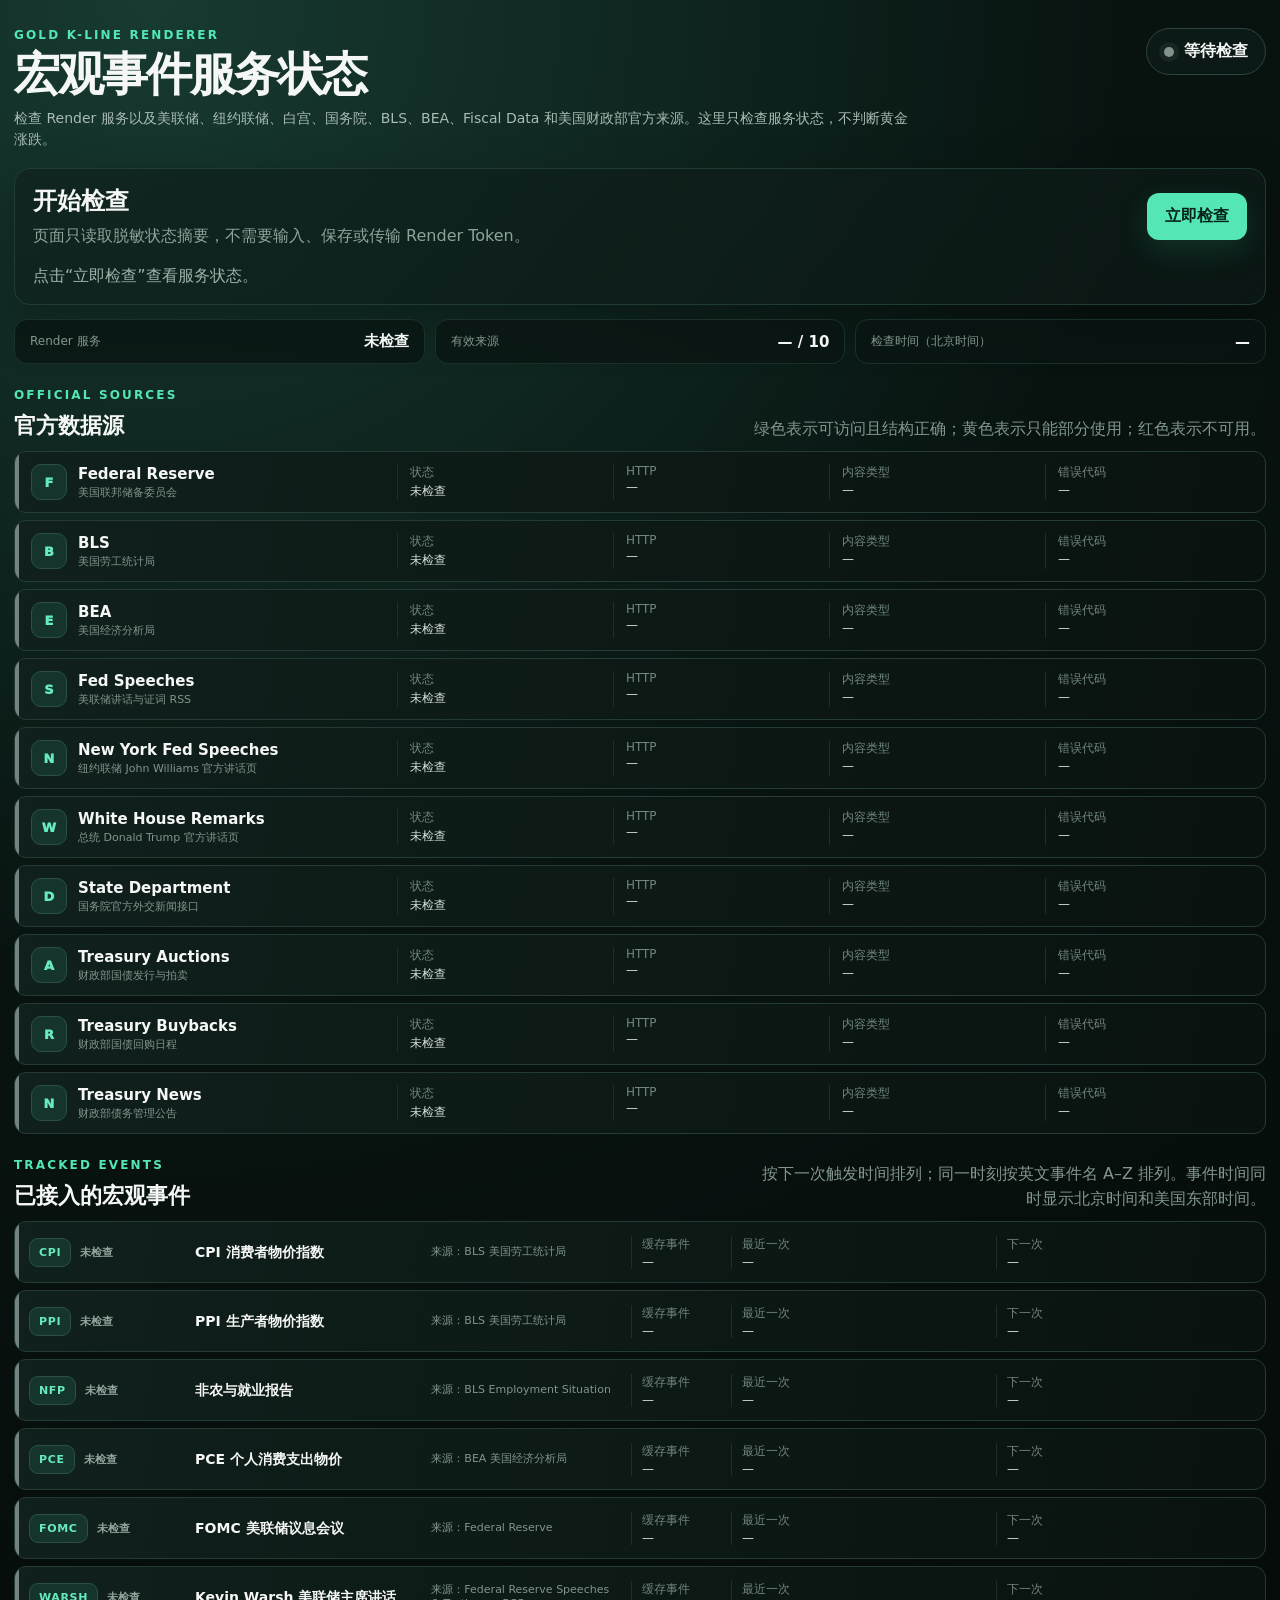
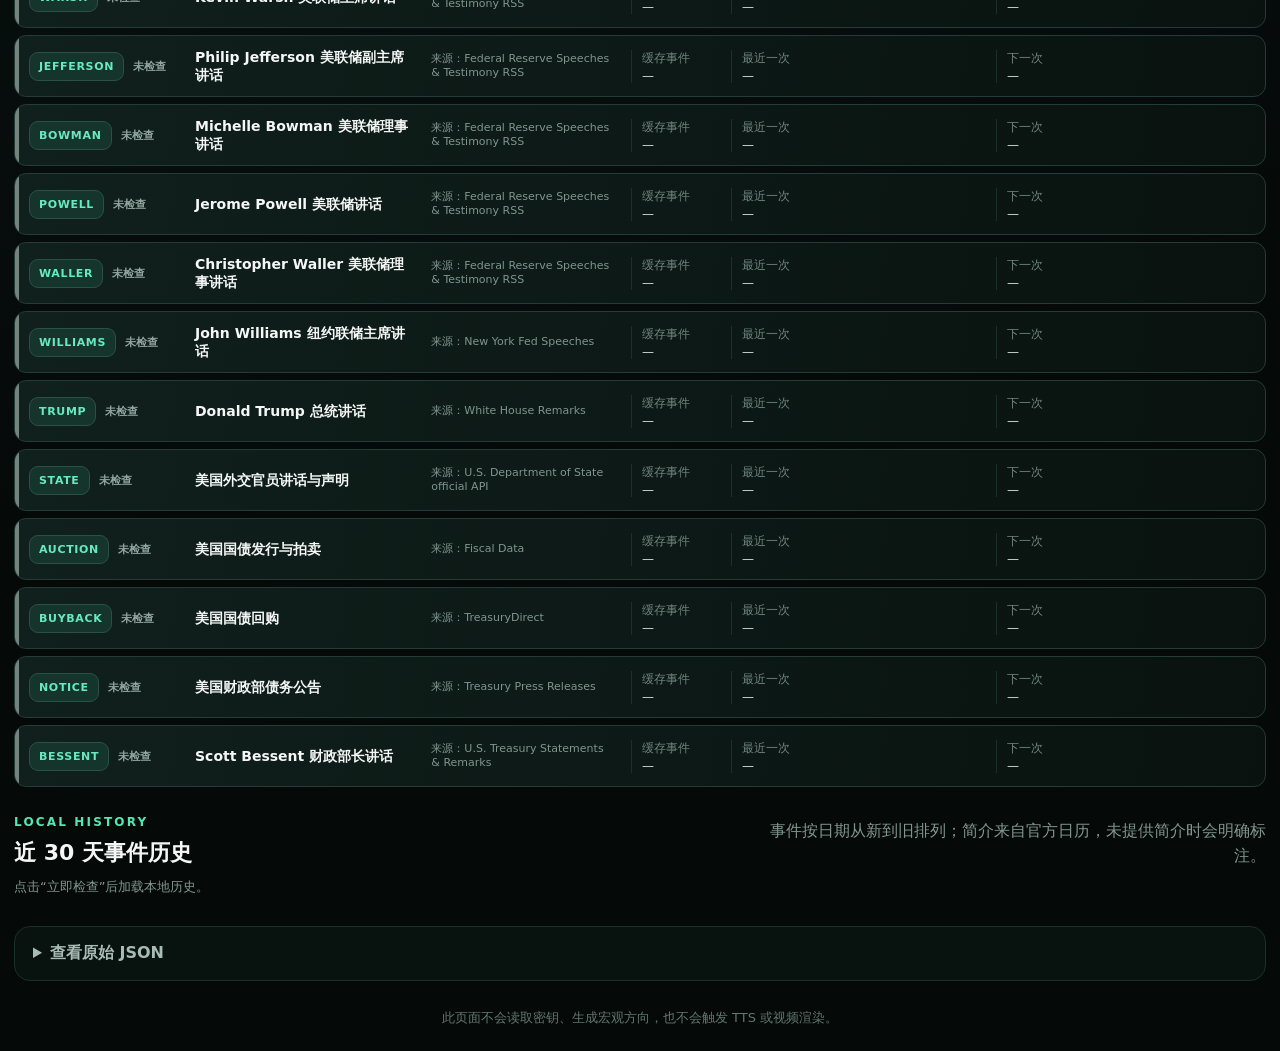
==== app/macro_status/index.html @ 7d4c45ec "新增事件信息查阅页面" ====
<!doctype html>
<html lang="zh-CN">
<head>
  <meta charset="utf-8">
  <meta name="viewport" content="width=device-width, initial-scale=1">
  <meta name="color-scheme" content="dark">
  <title>宏观事件服务状态</title>
  <link rel="stylesheet" href="./status.css">
</head>
<body>
  <main class="page-shell">
    <header class="hero">
      <div>
        <p class="eyebrow">GOLD K-LINE RENDERER</p>
        <h1>宏观事件服务状态</h1>
        <p class="subtitle">检查 Render 服务以及美联储、纽约联储、白宫、国务院、BLS、BEA、Fiscal Data 和美国财政部官方来源。这里只检查服务状态，不判断黄金涨跌。</p>
      </div>
      <div id="overall-badge" class="overall-badge idle" role="status" aria-live="polite">
        <span class="status-dot"></span>
        <span id="overall-text">等待检查</span>
      </div>
    </header>

    <section class="control-panel" aria-labelledby="control-title">
      <div>
        <h2 id="control-title">开始检查</h2>
        <p>页面只读取脱敏状态摘要，不需要输入、保存或传输 Render Token。</p>
      </div>
      <button id="check-button" class="primary-button" type="button">立即检查</button>
      <p id="message" class="message" aria-live="polite">点击“立即检查”查看服务状态。</p>
    </section>

    <section class="summary-grid" aria-label="服务概览">
      <article class="summary-card">
        <span>Render 服务</span>
        <strong id="render-status">未检查</strong>
      </article>
      <article class="summary-card">
        <span>有效来源</span>
        <strong id="valid-count">— / 10</strong>
      </article>
      <article class="summary-card">
        <span>检查时间（北京时间）</span>
        <strong id="checked-time">—</strong>
      </article>
    </section>

    <section>
      <div class="section-heading">
        <div>
          <p class="eyebrow">OFFICIAL SOURCES</p>
          <h2>官方数据源</h2>
        </div>
        <p>绿色表示可访问且结构正确；黄色表示只能部分使用；红色表示不可用。</p>
      </div>
      <div id="source-grid" class="source-grid">
        <article class="source-card idle" data-source="fed">
          <div class="source-title"><span class="source-icon">F</span><div><h3>Federal Reserve</h3><p>美国联邦储备委员会</p></div></div>
          <dl><div><dt>状态</dt><dd data-field="state">未检查</dd></div><div><dt>HTTP</dt><dd data-field="http">—</dd></div><div><dt>内容类型</dt><dd data-field="content">—</dd></div><div><dt>错误代码</dt><dd data-field="error">—</dd></div></dl>
        </article>
        <article class="source-card idle" data-source="bls">
          <div class="source-title"><span class="source-icon">B</span><div><h3>BLS</h3><p>美国劳工统计局</p></div></div>
          <dl><div><dt>状态</dt><dd data-field="state">未检查</dd></div><div><dt>HTTP</dt><dd data-field="http">—</dd></div><div><dt>内容类型</dt><dd data-field="content">—</dd></div><div><dt>错误代码</dt><dd data-field="error">—</dd></div></dl>
        </article>
        <article class="source-card idle" data-source="bea">
          <div class="source-title"><span class="source-icon">E</span><div><h3>BEA</h3><p>美国经济分析局</p></div></div>
          <dl><div><dt>状态</dt><dd data-field="state">未检查</dd></div><div><dt>HTTP</dt><dd data-field="http">—</dd></div><div><dt>内容类型</dt><dd data-field="content">—</dd></div><div><dt>错误代码</dt><dd data-field="error">—</dd></div></dl>
        </article>
        <article class="source-card idle" data-source="fed_speeches">
          <div class="source-title"><span class="source-icon">S</span><div><h3>Fed Speeches</h3><p>美联储讲话与证词 RSS</p></div></div>
          <dl><div><dt>状态</dt><dd data-field="state">未检查</dd></div><div><dt>HTTP</dt><dd data-field="http">—</dd></div><div><dt>内容类型</dt><dd data-field="content">—</dd></div><div><dt>错误代码</dt><dd data-field="error">—</dd></div></dl>
        </article>
        <article class="source-card idle" data-source="nyfed_williams_speeches">
          <div class="source-title"><span class="source-icon">N</span><div><h3>New York Fed Speeches</h3><p>纽约联储 John Williams 官方讲话页</p></div></div>
          <dl><div><dt>状态</dt><dd data-field="state">未检查</dd></div><div><dt>HTTP</dt><dd data-field="http">—</dd></div><div><dt>内容类型</dt><dd data-field="content">—</dd></div><div><dt>错误代码</dt><dd data-field="error">—</dd></div></dl>
        </article>
        <article class="source-card idle" data-source="whitehouse_remarks">
          <div class="source-title"><span class="source-icon">W</span><div><h3>White House Remarks</h3><p>总统 Donald Trump 官方讲话页</p></div></div>
          <dl><div><dt>状态</dt><dd data-field="state">未检查</dd></div><div><dt>HTTP</dt><dd data-field="http">—</dd></div><div><dt>内容类型</dt><dd data-field="content">—</dd></div><div><dt>错误代码</dt><dd data-field="error">—</dd></div></dl>
        </article>
        <article class="source-card idle" data-source="state_diplomacy">
          <div class="source-title"><span class="source-icon">D</span><div><h3>State Department</h3><p>国务院官方外交新闻接口</p></div></div>
          <dl><div><dt>状态</dt><dd data-field="state">未检查</dd></div><div><dt>HTTP</dt><dd data-field="http">—</dd></div><div><dt>内容类型</dt><dd data-field="content">—</dd></div><div><dt>错误代码</dt><dd data-field="error">—</dd></div></dl>
        </article>
        <article class="source-card idle" data-source="treasury_auctions">
          <div class="source-title"><span class="source-icon">A</span><div><h3>Treasury Auctions</h3><p>财政部国债发行与拍卖</p></div></div>
          <dl><div><dt>状态</dt><dd data-field="state">未检查</dd></div><div><dt>HTTP</dt><dd data-field="http">—</dd></div><div><dt>内容类型</dt><dd data-field="content">—</dd></div><div><dt>错误代码</dt><dd data-field="error">—</dd></div></dl>
        </article>
        <article class="source-card idle" data-source="treasury_buybacks">
          <div class="source-title"><span class="source-icon">R</span><div><h3>Treasury Buybacks</h3><p>财政部国债回购日程</p></div></div>
          <dl><div><dt>状态</dt><dd data-field="state">未检查</dd></div><div><dt>HTTP</dt><dd data-field="http">—</dd></div><div><dt>内容类型</dt><dd data-field="content">—</dd></div><div><dt>错误代码</dt><dd data-field="error">—</dd></div></dl>
        </article>
        <article class="source-card idle" data-source="treasury_press">
          <div class="source-title"><span class="source-icon">N</span><div><h3>Treasury News</h3><p>财政部债务管理公告</p></div></div>
          <dl><div><dt>状态</dt><dd data-field="state">未检查</dd></div><div><dt>HTTP</dt><dd data-field="http">—</dd></div><div><dt>内容类型</dt><dd data-field="content">—</dd></div><div><dt>错误代码</dt><dd data-field="error">—</dd></div></dl>
        </article>
      </div>
    </section>

    <section class="event-section">
      <div class="section-heading">
        <div>
          <p class="eyebrow">TRACKED EVENTS</p>
          <h2>已接入的宏观事件</h2>
        </div>
        <p>按下一次触发时间排列；同一时刻按英文事件名 A–Z 排列。事件时间同时显示北京时间和美国东部时间。</p>
      </div>
      <div id="event-grid" class="event-grid" aria-live="polite">
        <article class="event-card idle" data-event-code="cpi"><div class="event-card-head"><span class="event-code">CPI</span><span data-field="state">未检查</span></div><h3>CPI 消费者物价指数</h3><p>来源：BLS 美国劳工统计局</p><dl><div><dt>缓存事件</dt><dd data-field="count">—</dd></div><div><dt>最近一次</dt><dd data-field="previous">—</dd></div><div><dt>下一次</dt><dd data-field="next">—</dd></div></dl></article>
        <article class="event-card idle" data-event-code="ppi"><div class="event-card-head"><span class="event-code">PPI</span><span data-field="state">未检查</span></div><h3>PPI 生产者物价指数</h3><p>来源：BLS 美国劳工统计局</p><dl><div><dt>缓存事件</dt><dd data-field="count">—</dd></div><div><dt>最近一次</dt><dd data-field="previous">—</dd></div><div><dt>下一次</dt><dd data-field="next">—</dd></div></dl></article>
        <article class="event-card idle" data-event-code="employment"><div class="event-card-head"><span class="event-code">NFP</span><span data-field="state">未检查</span></div><h3>非农与就业报告</h3><p>来源：BLS Employment Situation</p><dl><div><dt>缓存事件</dt><dd data-field="count">—</dd></div><div><dt>最近一次</dt><dd data-field="previous">—</dd></div><div><dt>下一次</dt><dd data-field="next">—</dd></div></dl></article>
        <article class="event-card idle" data-event-code="pce"><div class="event-card-head"><span class="event-code">PCE</span><span data-field="state">未检查</span></div><h3>PCE 个人消费支出物价</h3><p>来源：BEA 美国经济分析局</p><dl><div><dt>缓存事件</dt><dd data-field="count">—</dd></div><div><dt>最近一次</dt><dd data-field="previous">—</dd></div><div><dt>下一次</dt><dd data-field="next">—</dd></div></dl></article>
        <article class="event-card idle" data-event-code="fomc"><div class="event-card-head"><span class="event-code">FOMC</span><span data-field="state">未检查</span></div><h3>FOMC 美联储议息会议</h3><p>来源：Federal Reserve</p><dl><div><dt>缓存事件</dt><dd data-field="count">—</dd></div><div><dt>最近一次</dt><dd data-field="previous">—</dd></div><div><dt>下一次</dt><dd data-field="next">—</dd></div></dl></article>
        <article class="event-card idle" data-event-code="fed_warsh_speech"><div class="event-card-head"><span class="event-code">WARSH</span><span data-field="state">未检查</span></div><h3>Kevin Warsh 美联储主席讲话</h3><p>来源：Federal Reserve Speeches &amp; Testimony RSS</p><dl><div><dt>缓存事件</dt><dd data-field="count">—</dd></div><div><dt>最近一次</dt><dd data-field="previous">—</dd></div><div><dt>下一次</dt><dd data-field="next">—</dd></div></dl></article>
        <article class="event-card idle" data-event-code="fed_jefferson_speech"><div class="event-card-head"><span class="event-code">JEFFERSON</span><span data-field="state">未检查</span></div><h3>Philip Jefferson 美联储副主席讲话</h3><p>来源：Federal Reserve Speeches &amp; Testimony RSS</p><dl><div><dt>缓存事件</dt><dd data-field="count">—</dd></div><div><dt>最近一次</dt><dd data-field="previous">—</dd></div><div><dt>下一次</dt><dd data-field="next">—</dd></div></dl></article>
        <article class="event-card idle" data-event-code="fed_bowman_speech"><div class="event-card-head"><span class="event-code">BOWMAN</span><span data-field="state">未检查</span></div><h3>Michelle Bowman 美联储理事讲话</h3><p>来源：Federal Reserve Speeches &amp; Testimony RSS</p><dl><div><dt>缓存事件</dt><dd data-field="count">—</dd></div><div><dt>最近一次</dt><dd data-field="previous">—</dd></div><div><dt>下一次</dt><dd data-field="next">—</dd></div></dl></article>
        <article class="event-card idle" data-event-code="fed_speech"><div class="event-card-head"><span class="event-code">POWELL</span><span data-field="state">未检查</span></div><h3>Jerome Powell 美联储讲话</h3><p>来源：Federal Reserve Speeches &amp; Testimony RSS</p><dl><div><dt>缓存事件</dt><dd data-field="count">—</dd></div><div><dt>最近一次</dt><dd data-field="previous">—</dd></div><div><dt>下一次</dt><dd data-field="next">—</dd></div></dl></article>
        <article class="event-card idle" data-event-code="fed_waller_speech"><div class="event-card-head"><span class="event-code">WALLER</span><span data-field="state">未检查</span></div><h3>Christopher Waller 美联储理事讲话</h3><p>来源：Federal Reserve Speeches &amp; Testimony RSS</p><dl><div><dt>缓存事件</dt><dd data-field="count">—</dd></div><div><dt>最近一次</dt><dd data-field="previous">—</dd></div><div><dt>下一次</dt><dd data-field="next">—</dd></div></dl></article>
        <article class="event-card idle" data-event-code="nyfed_williams_speech"><div class="event-card-head"><span class="event-code">WILLIAMS</span><span data-field="state">未检查</span></div><h3>John Williams 纽约联储主席讲话</h3><p>来源：New York Fed Speeches</p><dl><div><dt>缓存事件</dt><dd data-field="count">—</dd></div><div><dt>最近一次</dt><dd data-field="previous">—</dd></div><div><dt>下一次</dt><dd data-field="next">—</dd></div></dl></article>
        <article class="event-card idle" data-event-code="whitehouse_trump_remarks"><div class="event-card-head"><span class="event-code">TRUMP</span><span data-field="state">未检查</span></div><h3>Donald Trump 总统讲话</h3><p>来源：White House Remarks</p><dl><div><dt>缓存事件</dt><dd data-field="count">—</dd></div><div><dt>最近一次</dt><dd data-field="previous">—</dd></div><div><dt>下一次</dt><dd data-field="next">—</dd></div></dl></article>
        <article class="event-card idle" data-event-code="state_diplomatic_official_statement"><div class="event-card-head"><span class="event-code">STATE</span><span data-field="state">未检查</span></div><h3>美国外交官员讲话与声明</h3><p>来源：U.S. Department of State official API</p><dl><div><dt>缓存事件</dt><dd data-field="count">—</dd></div><div><dt>最近一次</dt><dd data-field="previous">—</dd></div><div><dt>下一次</dt><dd data-field="next">—</dd></div></dl></article>
        <article class="event-card idle" data-event-code="treasury_auction"><div class="event-card-head"><span class="event-code">AUCTION</span><span data-field="state">未检查</span></div><h3>美国国债发行与拍卖</h3><p>来源：Fiscal Data</p><dl><div><dt>缓存事件</dt><dd data-field="count">—</dd></div><div><dt>最近一次</dt><dd data-field="previous">—</dd></div><div><dt>下一次</dt><dd data-field="next">—</dd></div></dl></article>
        <article class="event-card idle" data-event-code="treasury_buyback"><div class="event-card-head"><span class="event-code">BUYBACK</span><span data-field="state">未检查</span></div><h3>美国国债回购</h3><p>来源：TreasuryDirect</p><dl><div><dt>缓存事件</dt><dd data-field="count">—</dd></div><div><dt>最近一次</dt><dd data-field="previous">—</dd></div><div><dt>下一次</dt><dd data-field="next">—</dd></div></dl></article>
        <article class="event-card idle" data-event-code="treasury_announcement"><div class="event-card-head"><span class="event-code">NOTICE</span><span data-field="state">未检查</span></div><h3>美国财政部债务公告</h3><p>来源：Treasury Press Releases</p><dl><div><dt>缓存事件</dt><dd data-field="count">—</dd></div><div><dt>最近一次</dt><dd data-field="previous">—</dd></div><div><dt>下一次</dt><dd data-field="next">—</dd></div></dl></article>
        <article class="event-card idle" data-event-code="treasury_secretary_speech"><div class="event-card-head"><span class="event-code">BESSENT</span><span data-field="state">未检查</span></div><h3>Scott Bessent 财政部长讲话</h3><p>来源：U.S. Treasury Statements &amp; Remarks</p><dl><div><dt>缓存事件</dt><dd data-field="count">—</dd></div><div><dt>最近一次</dt><dd data-field="previous">—</dd></div><div><dt>下一次</dt><dd data-field="next">—</dd></div></dl></article>
      </div>
    </section>

    <section class="history-section">
      <div class="section-heading">
        <div>
          <p class="eyebrow">LOCAL HISTORY</p>
          <h2>近 30 天事件历史</h2>
        </div>
        <p>事件按日期从新到旧排列；简介来自官方日历，未提供简介时会明确标注。</p>
      </div>
      <p id="history-message" class="history-message">点击“立即检查”后加载本地历史。</p>
      <div id="history-list" class="history-list" aria-live="polite"></div>
    </section>

    <details class="raw-panel">
      <summary>查看原始 JSON</summary>
      <pre id="raw-json">尚未检查。</pre>
    </details>

    <footer>此页面不会读取密钥、生成宏观方向，也不会触发 TTS 或视频渲染。</footer>
  </main>
  <script src="./status.js"></script>
</body>
</html>
---- app/macro_status/status.css ----
:root {
  color-scheme: dark;
  font-family: Inter, ui-sans-serif, system-ui, -apple-system, BlinkMacSystemFont, "Segoe UI", sans-serif;
  background: #07100e;
  color: #f5f7f6;
}
* { box-sizing: border-box; }
body { margin: 0; min-height: 100vh; background: radial-gradient(circle at 12% 0, #173a31 0, #081310 34%, #050a09 74%); }
button, input { font: inherit; }
.page-shell { width: min(1380px, calc(100% - 28px)); margin: 0 auto; padding: 28px 0 24px; }
.hero { display: flex; align-items: flex-start; justify-content: space-between; gap: 24px; margin-bottom: 18px; }
.eyebrow { margin: 0 0 9px; color: #52e7b5; font-size: 12px; font-weight: 900; letter-spacing: .18em; }
h1 { margin: 0; font-size: clamp(30px, 4vw, 46px); line-height: 1.03; letter-spacing: -.045em; }
h2, h3, p { margin-top: 0; }
.subtitle { max-width: 900px; margin: 10px 0 0; color: #a9bbb5; font-size: 14px; line-height: 1.5; }
.overall-badge { display: flex; align-items: center; gap: 10px; flex: 0 0 auto; padding: 12px 17px; border: 1px solid #2d4540; border-radius: 999px; background: #0d1b18cc; font-weight: 800; }
.status-dot { width: 10px; height: 10px; border-radius: 50%; background: #84928e; box-shadow: 0 0 0 5px #84928e1a; }
.overall-badge.good .status-dot { background: #42e6a4; box-shadow: 0 0 0 5px #42e6a422; }
.overall-badge.partial .status-dot { background: #ffc857; box-shadow: 0 0 0 5px #ffc85722; }
.overall-badge.bad .status-dot { background: #ff647c; box-shadow: 0 0 0 5px #ff647c22; }
.control-panel { display: grid; grid-template-columns: 1fr auto; gap: 14px; align-items: center; padding: 16px 18px; border: 1px solid #203b34; border-radius: 16px; background: linear-gradient(135deg, #10241fdd, #0b1714dd); box-shadow: 0 18px 50px #0004; }
.control-panel h2 { margin-bottom: 7px; }
.control-panel p { margin-bottom: 0; color: #8fa39c; line-height: 1.5; }
button { border: 0; border-radius: 12px; padding: 13px 18px; cursor: pointer; font-weight: 850; }
.primary-button { background: #54e6b5; color: #062219; box-shadow: 0 10px 30px #31d39c25; }
.primary-button:disabled { cursor: wait; opacity: .65; }
.message { grid-column: 1 / -1; min-height: 22px; padding-top: 2px; color: #9fb2ac !important; }
.message.error { color: #ff8b9d !important; }
.summary-grid { display: grid; grid-template-columns: repeat(3, 1fr); gap: 10px; margin: 14px 0 24px; }
.summary-card { display: flex; align-items: center; justify-content: space-between; gap: 16px; min-width: 0; padding: 12px 15px; border: 1px solid #193129; border-radius: 13px; background: #0a1512c9; }
.summary-card span { margin: 0; color: #82968f; font-size: 12px; }
.summary-card strong { font-size: 15px; overflow-wrap: anywhere; text-align: right; }
.section-heading { display: flex; align-items: end; justify-content: space-between; gap: 20px; margin-bottom: 10px; }
.section-heading h2 { margin-bottom: 0; font-size: 22px; }
.section-heading > p { max-width: 520px; margin-bottom: 0; color: #82968f; line-height: 1.55; text-align: right; }
.source-grid { display: grid; grid-template-columns: 1fr; gap: 7px; }
.source-card { position: relative; display: grid; grid-template-columns: minmax(260px, 1.15fr) minmax(620px, 2.85fr); align-items: center; gap: 22px; overflow: hidden; min-height: 62px; padding: 9px 16px; border: 1px solid #253b35; border-radius: 12px; background: linear-gradient(100deg, #10201c, #09120f); }
.source-card::before { content: ""; position: absolute; inset: 0 auto 0 0; width: 4px; background: #73847e; }
.source-card.good::before { background: #42e6a4; }
.source-card.partial::before { background: #ffc857; }
.source-card.bad::before { background: #ff647c; }
.source-title { display: flex; align-items: center; gap: 11px; min-width: 0; margin: 0; }
.source-title h3 { margin: 0 0 2px; font-size: 15px; }
.source-title p { margin: 0; color: #80958e; font-size: 11px; }
.source-icon { width: 36px; height: 36px; display: grid; flex: 0 0 auto; place-items: center; border: 1px solid #2b5045; border-radius: 10px; background: #15352c; color: #68eabf; font-size: 13px; font-weight: 950; }
dl { display: grid; gap: 12px; margin: 0; }
dl div { display: grid; grid-template-columns: 86px 1fr; gap: 10px; padding-top: 12px; border-top: 1px solid #1b302a; }
dt { color: #71867f; font-size: 12px; }
dd { margin: 0; color: #d5e0dc; font-size: 13px; overflow-wrap: anywhere; }
.source-card dl { grid-template-columns: repeat(4, minmax(0, 1fr)); gap: 12px; }
.source-card dl div { display: block; min-width: 0; padding: 0 0 0 12px; border-top: 0; border-left: 1px solid #1b302a; }
.source-card dt { margin-bottom: 2px; }
.source-card dd { font-size: 12px; white-space: nowrap; overflow: hidden; text-overflow: ellipsis; }
.event-section { margin-top: 24px; }
.history-section { margin-top: 28px; }
.history-message { margin: 0 0 10px; color: #82968f; font-size: 13px; }
.history-list { display: grid; grid-template-columns: repeat(2, minmax(0, 1fr)); gap: 9px; }
.history-card { padding: 13px 15px; border: 1px solid #253b35; border-radius: 12px; background: linear-gradient(100deg, #10201c, #09120f); }
.history-card h3 { margin: 0 0 6px; color: #e4eeea; font-size: 14px; }
.history-card p { margin: 0; color: #8fa39c; font-size: 12px; line-height: 1.45; }
.history-card .history-description { margin-top: 7px; color: #c4d2cd; }
.event-grid { display: grid; grid-template-columns: 1fr; gap: 7px; }
.event-card { position: relative; display: grid; grid-template-columns: 150px minmax(190px, .9fr) minmax(150px, .75fr) minmax(620px, 2.5fr); align-items: center; gap: 16px; overflow: hidden; min-width: 0; min-height: 62px; padding: 8px 14px; border: 1px solid #253b35; border-radius: 12px; background: linear-gradient(100deg, #10201c, #09120f); }
.event-card::before { content: ""; position: absolute; inset: 0 auto 0 0; width: 4px; height: auto; background: #73847e; }
.event-card.good::before { background: #42e6a4; }
.event-card.partial::before { background: #ffc857; }
.event-card.bad::before { background: #ff647c; }
.event-card.recently-used { border-color: #d8b85a; box-shadow: inset 0 0 0 1px rgba(216, 184, 90, .22); }
.event-card.recently-used::before { background: #ffd166; }
.event-card-head { display: flex; align-items: center; justify-content: flex-start; gap: 9px; min-width: 0; margin: 0; color: #92a69f; font-size: 11px; font-weight: 800; }
.event-code { display: inline-flex; min-height: 29px; align-items: center; padding: 0 9px; border: 1px solid #2b5045; border-radius: 9px; background: #15352c; color: #68eabf; letter-spacing: .06em; }
.event-card h3 { min-height: 0; margin: 0; font-size: 14px; line-height: 1.3; }
.event-card > p { min-height: 0; margin: 0; color: #80958e; font-size: 11px; line-height: 1.35; }
.event-card dl { grid-template-columns: 90px repeat(2, minmax(250px, 1fr)); gap: 10px; }
.event-card dl div { display: block; min-width: 0; padding: 0 0 0 10px; border-top: 0; border-left: 1px solid #1b302a; }
.event-card dt { margin-bottom: 2px; }
.event-card dd { font-size: 12px; }
.workflow-usage { grid-column: 2 / -1; margin: -2px 0 0; color: #ffd166; font-size: 12px; font-weight: 750; }
.raw-panel { margin-top: 20px; border: 1px solid #193129; border-radius: 16px; background: #08120f; }
.raw-panel summary { padding: 16px 18px; cursor: pointer; color: #a8bbb4; font-weight: 750; }
pre { max-height: 440px; overflow: auto; margin: 0; padding: 0 18px 18px; color: #8fdaaF; font: 12px/1.6 ui-monospace, SFMono-Regular, Menlo, monospace; white-space: pre-wrap; word-break: break-word; }
footer { padding: 28px 0 0; color: #63756f; font-size: 13px; text-align: center; }
@media (max-width: 880px) {
  .page-shell { width: min(100% - 22px, 680px); padding-top: 30px; }
  .hero, .section-heading { display: grid; }
  .overall-badge { justify-self: start; }
  .control-panel { grid-template-columns: 1fr; align-items: stretch; }
  .summary-grid, .source-grid, .event-grid, .history-list { grid-template-columns: 1fr; }
  .summary-card { align-items: flex-start; }
  .source-card { grid-template-columns: 1fr; gap: 8px; padding: 11px 13px; }
  .source-card dl { grid-template-columns: repeat(2, minmax(0, 1fr)); gap: 8px; }
  .event-card { grid-template-columns: 125px 1fr; gap: 8px 12px; padding: 10px 13px; }
  .event-card > p { text-align: right; }
  .event-card dl { grid-column: 1 / -1; grid-template-columns: 70px repeat(2, minmax(0, 1fr)); }
  .event-card dd { overflow-wrap: anywhere; }
  .workflow-usage { grid-column: 1 / -1; margin-top: 0; }
  .section-heading > p { text-align: left; }
}
@media (min-width: 881px) and (max-width: 1120px) {
  .source-card { grid-template-columns: 230px 1fr; }
  .event-card { grid-template-columns: 135px minmax(170px, .9fr) minmax(135px, .7fr) 1.8fr; }
  .event-card dl { grid-template-columns: 70px repeat(2, minmax(140px, 1fr)); }
}
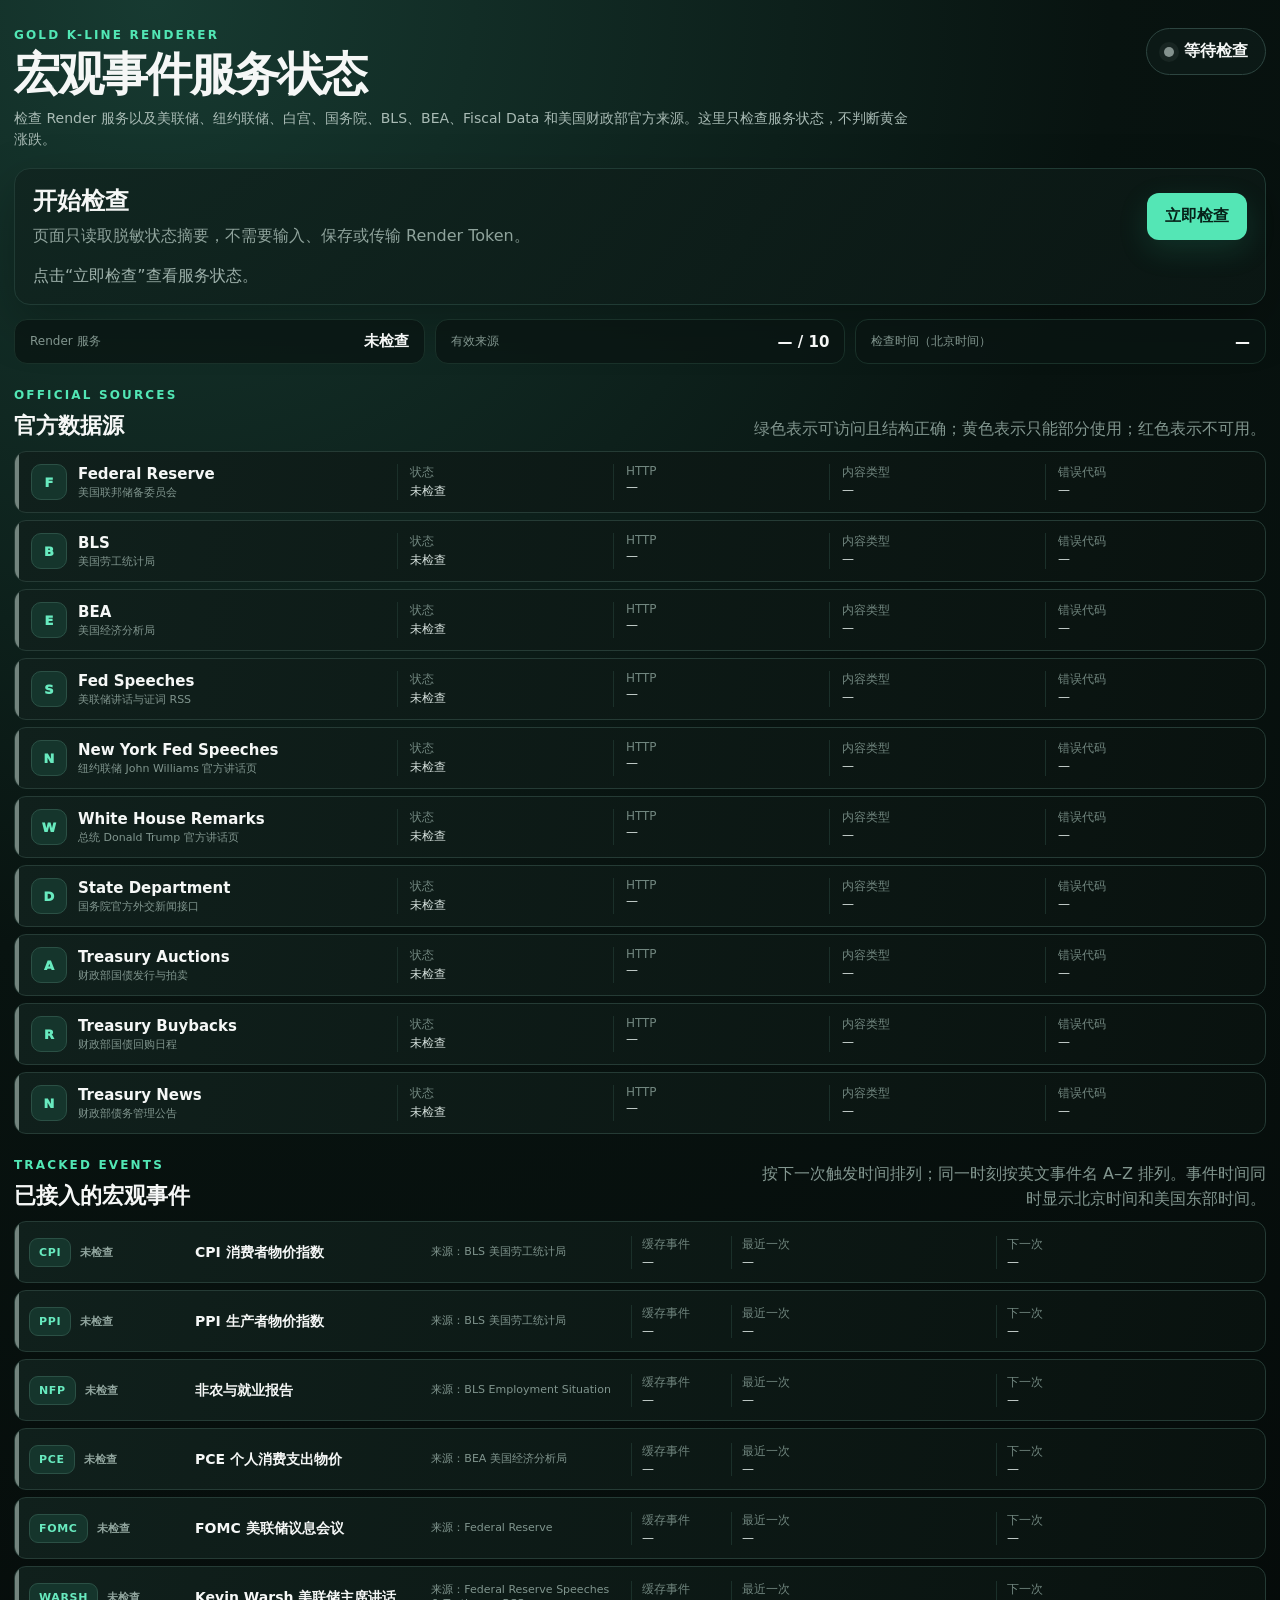
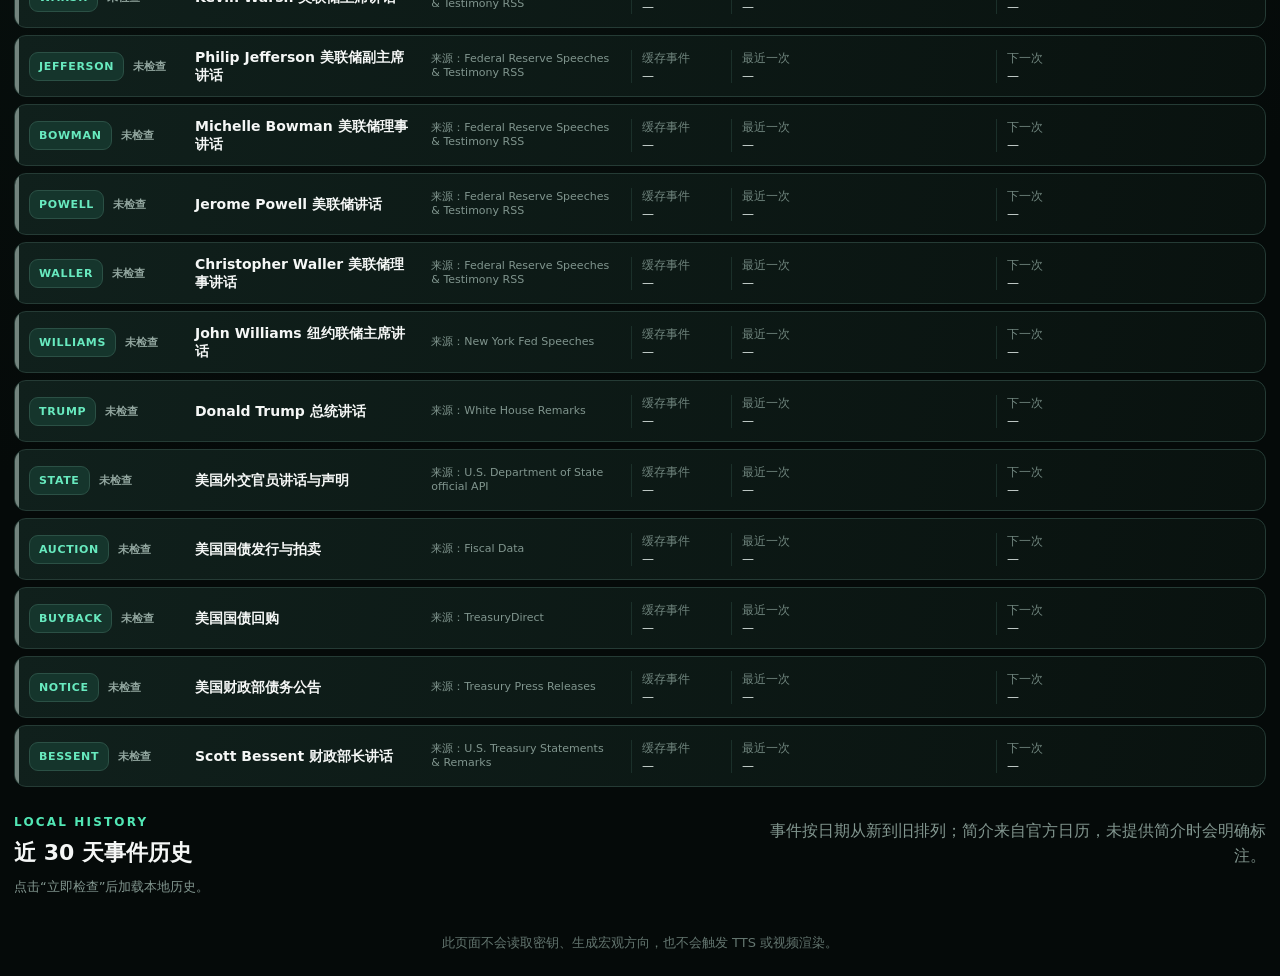
==== commit b74ac320: "增加事件详情页" ====
--- a/app/macro_status/index.html
+++ b/app/macro_status/index.html
@@ -138,11 +138,6 @@
       <div id="history-list" class="history-list" aria-live="polite"></div>
     </section>
 
-    <details class="raw-panel">
-      <summary>查看原始 JSON</summary>
-      <pre id="raw-json">尚未检查。</pre>
-    </details>
-
     <footer>此页面不会读取密钥、生成宏观方向，也不会触发 TTS 或视频渲染。</footer>
   </main>
   <script src="./status.js"></script>
--- a/app/macro_status/status.css
+++ b/app/macro_status/status.css
@@ -57,6 +57,8 @@
 .history-list { display: grid; grid-template-columns: repeat(2, minmax(0, 1fr)); gap: 9px; }
 .history-card { padding: 13px 15px; border: 1px solid #253b35; border-radius: 12px; background: linear-gradient(100deg, #10201c, #09120f); }
 .history-card h3 { margin: 0 0 6px; color: #e4eeea; font-size: 14px; }
+.history-card h3 a { color: inherit; text-decoration: none; }
+.history-card h3 a:hover { color: #7ee2bd; text-decoration: underline; }
 .history-card p { margin: 0; color: #8fa39c; font-size: 12px; line-height: 1.45; }
 .history-card .history-description { margin-top: 7px; color: #c4d2cd; }
 .event-grid { display: grid; grid-template-columns: 1fr; gap: 7px; }
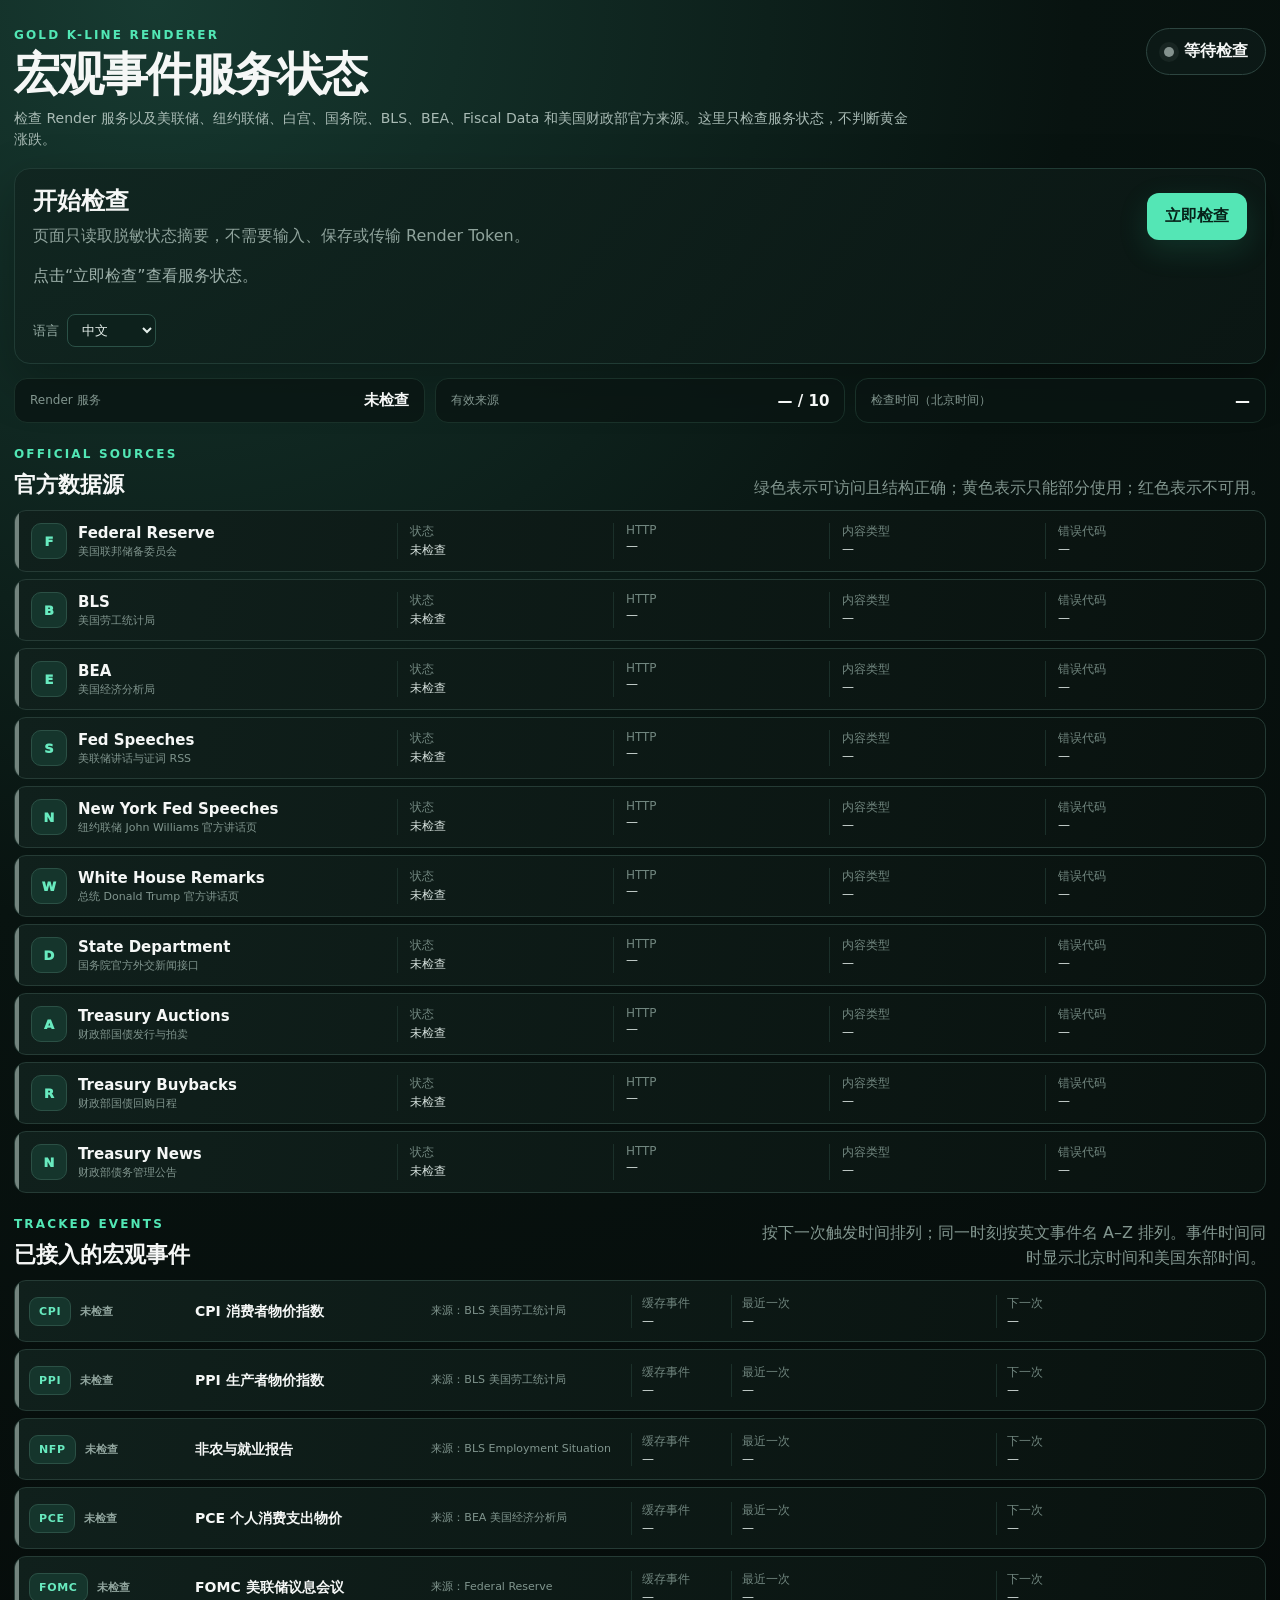
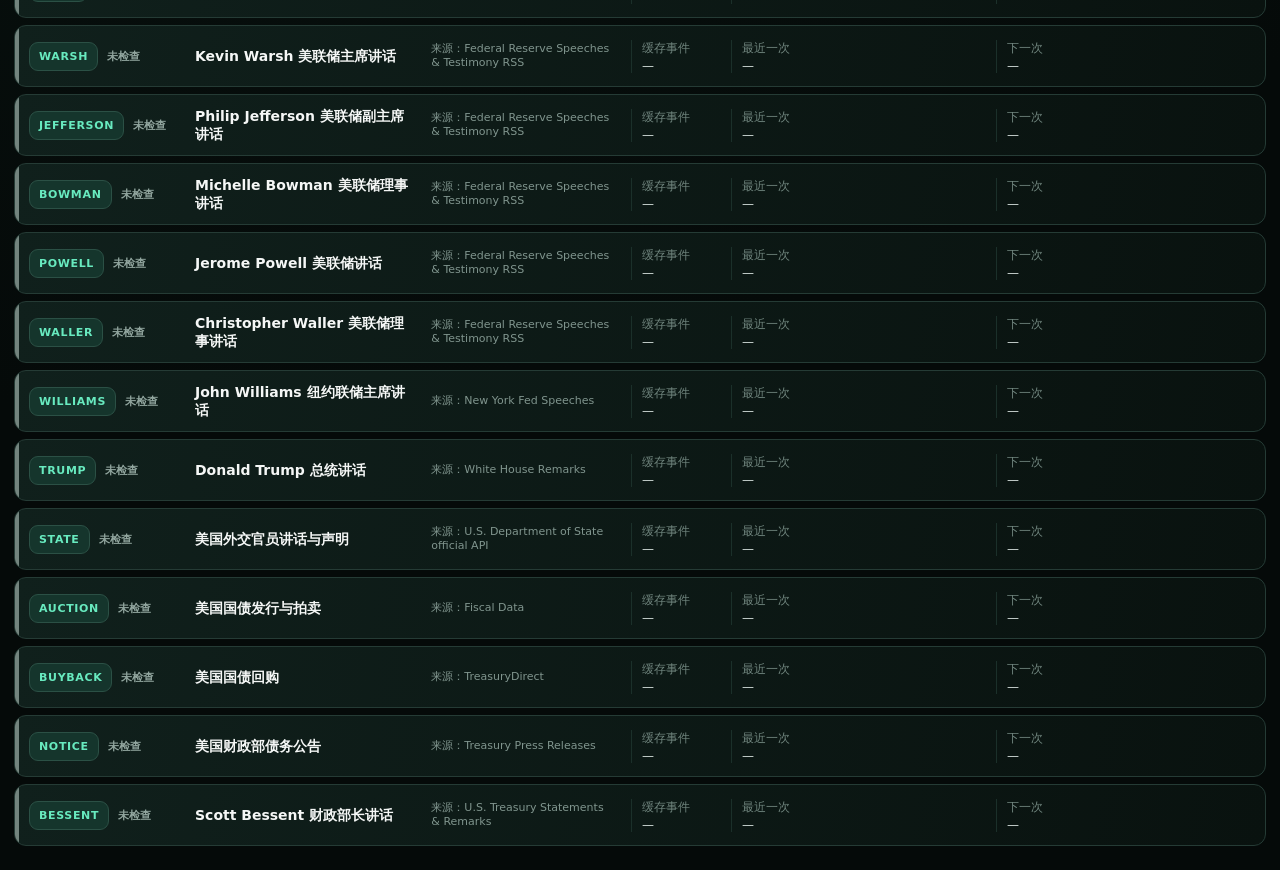
==== commit 694612fb: "1" ====
--- a/app/macro_status/index.html
+++ b/app/macro_status/index.html
@@ -12,8 +12,8 @@
     <header class="hero">
       <div>
         <p class="eyebrow">GOLD K-LINE RENDERER</p>
-        <h1>宏观事件服务状态</h1>
-        <p class="subtitle">检查 Render 服务以及美联储、纽约联储、白宫、国务院、BLS、BEA、Fiscal Data 和美国财政部官方来源。这里只检查服务状态，不判断黄金涨跌。</p>
+        <h1 id="page-title">宏观事件服务状态</h1>
+        <p id="page-subtitle" class="subtitle">检查 Render 服务以及美联储、纽约联储、白宫、国务院、BLS、BEA、Fiscal Data 和美国财政部官方来源。这里只检查服务状态，不判断黄金涨跌。</p>
       </div>
       <div id="overall-badge" class="overall-badge idle" role="status" aria-live="polite">
         <span class="status-dot"></span>
@@ -24,10 +24,17 @@
     <section class="control-panel" aria-labelledby="control-title">
       <div>
         <h2 id="control-title">开始检查</h2>
-        <p>页面只读取脱敏状态摘要，不需要输入、保存或传输 Render Token。</p>
+        <p id="control-description">页面只读取脱敏状态摘要，不需要输入、保存或传输 Render Token。</p>
       </div>
       <button id="check-button" class="primary-button" type="button">立即检查</button>
       <p id="message" class="message" aria-live="polite">点击“立即检查”查看服务状态。</p>
+      <label class="language-control" for="language-select">
+        <span id="language-label">语言</span>
+        <select id="language-select" aria-label="选择语言">
+          <option value="zh">中文</option>
+          <option value="en">English</option>
+        </select>
+      </label>
     </section>
 
     <section class="summary-grid" aria-label="服务概览">
@@ -126,20 +133,7 @@
       </div>
     </section>
 
-    <section class="history-section">
-      <div class="section-heading">
-        <div>
-          <p class="eyebrow">LOCAL HISTORY</p>
-          <h2>近 30 天事件历史</h2>
-        </div>
-        <p>事件按日期从新到旧排列；简介来自官方日历，未提供简介时会明确标注。</p>
-      </div>
-      <p id="history-message" class="history-message">点击“立即检查”后加载本地历史。</p>
-      <div id="history-list" class="history-list" aria-live="polite"></div>
-    </section>
-
-    <footer>此页面不会读取密钥、生成宏观方向，也不会触发 TTS 或视频渲染。</footer>
   </main>
-  <script src="./status.js"></script>
+  <script src="./status.js?v=20260916"></script>
 </body>
 </html>
--- a/app/macro_status/status.css
+++ b/app/macro_status/status.css
@@ -59,6 +59,8 @@
 .history-card h3 { margin: 0 0 6px; color: #e4eeea; font-size: 14px; }
 .history-card h3 a { color: inherit; text-decoration: none; }
 .history-card h3 a:hover { color: #7ee2bd; text-decoration: underline; }
+.language-control { display: flex; align-items: center; gap: 8px; margin-top: 12px; color: #9ab0a8; font-size: 13px; }
+.language-control select { padding: 7px 10px; border: 1px solid #2b5147; border-radius: 8px; background: #0d211c; color: #e4eeea; font: inherit; }
 .history-card p { margin: 0; color: #8fa39c; font-size: 12px; line-height: 1.45; }
 .history-card .history-description { margin-top: 7px; color: #c4d2cd; }
 .event-grid { display: grid; grid-template-columns: 1fr; gap: 7px; }
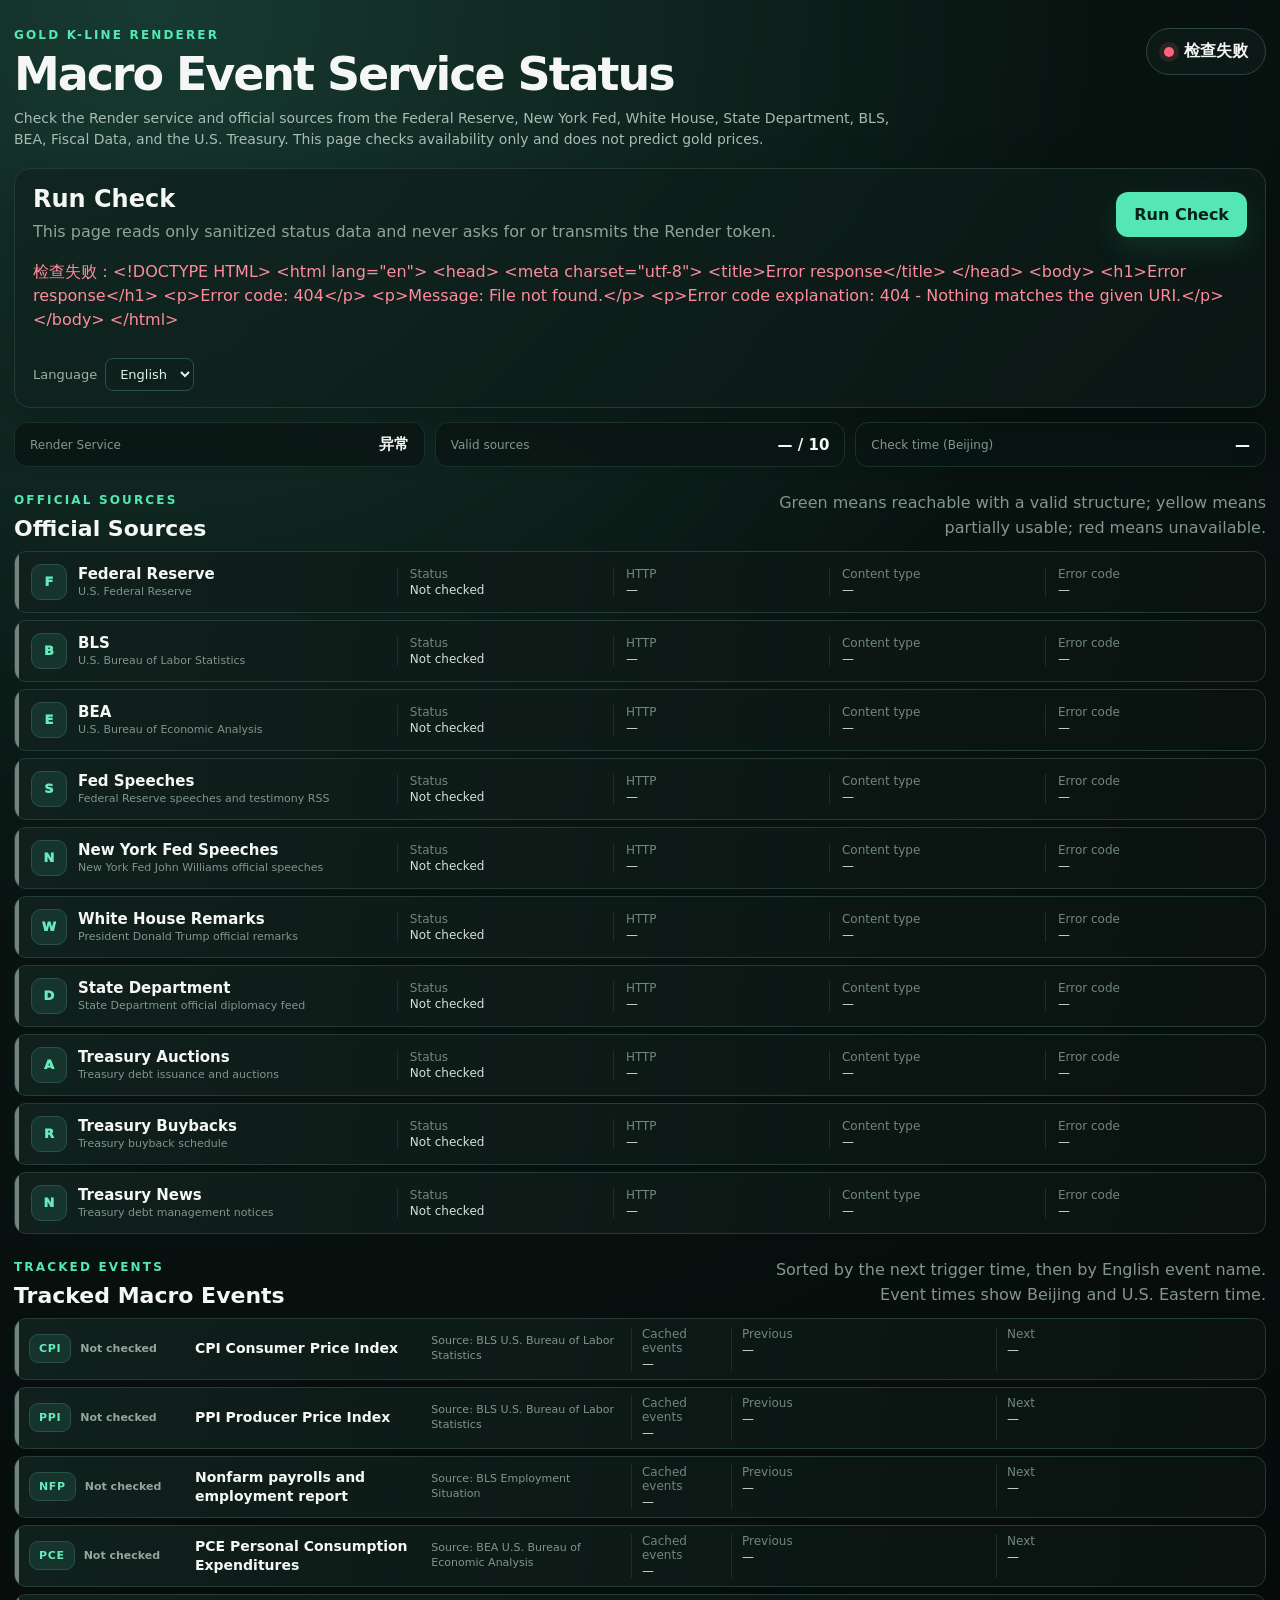
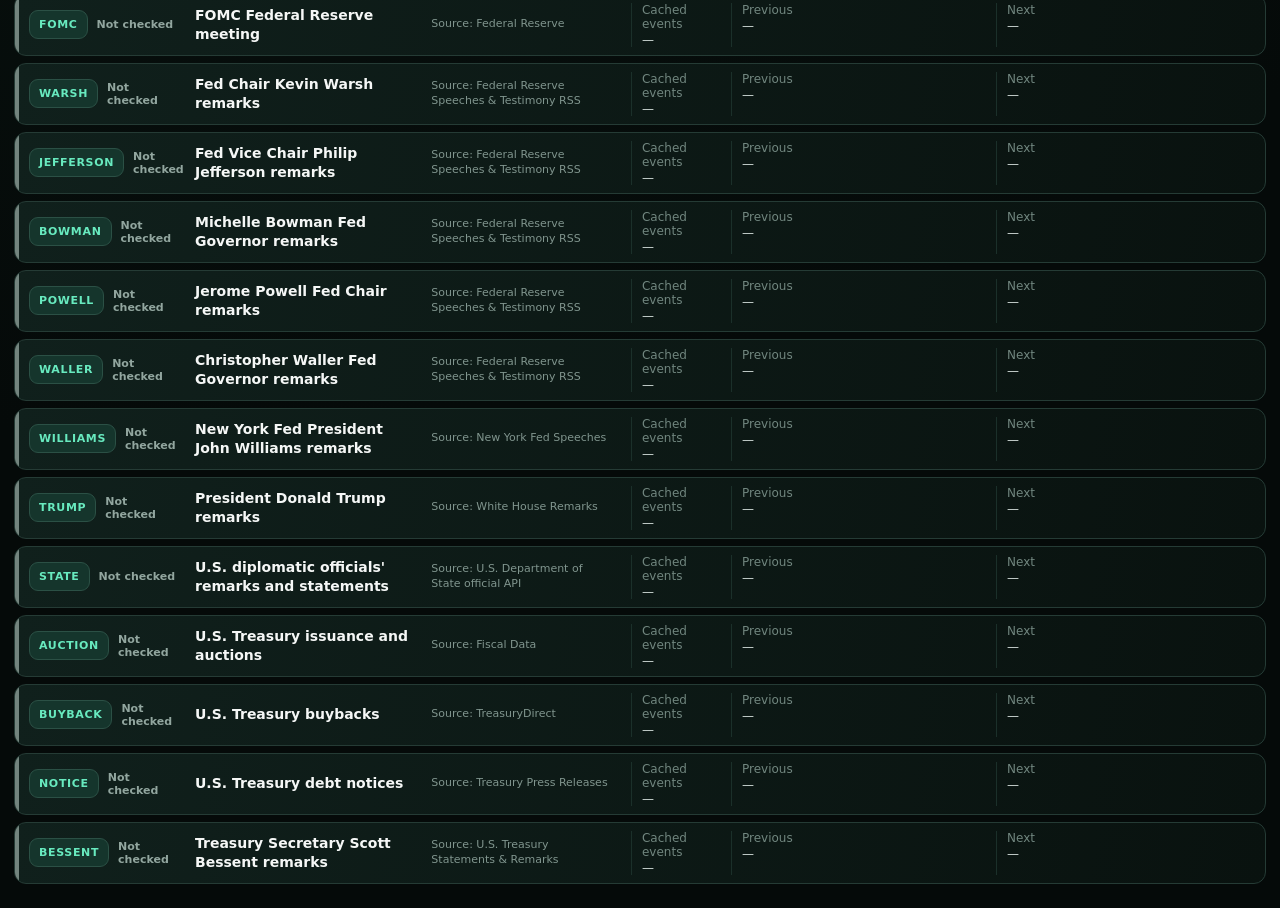
==== commit fd701849: "1" ====
--- a/app/macro_status/index.html
+++ b/app/macro_status/index.html
@@ -134,6 +134,6 @@
     </section>
 
   </main>
-  <script src="./status.js?v=20260916"></script>
+  <script src="./status.js?v=20260916-5"></script>
 </body>
 </html>
--- a/app/macro_status/status.css
+++ b/app/macro_status/status.css
@@ -71,6 +71,13 @@
 .event-card.bad::before { background: #ff647c; }
 .event-card.recently-used { border-color: #d8b85a; box-shadow: inset 0 0 0 1px rgba(216, 184, 90, .22); }
 .event-card.recently-used::before { background: #ffd166; }
+.event-card.recently-updated { animation: macro-update-pulse 2.2s ease-in-out infinite; }
+.event-card h3 a { color: inherit; text-decoration: none; }
+.event-card h3 a:hover { color: #7ee2bd; text-decoration: underline; }
+@keyframes macro-update-pulse {
+  0%, 100% { border-color: #2b5448; box-shadow: 0 0 0 rgba(66, 230, 164, 0); }
+  50% { border-color: #5ff0b6; box-shadow: 0 0 16px rgba(66, 230, 164, .65), inset 0 0 0 1px rgba(95, 240, 182, .55); }
+}
 .event-card-head { display: flex; align-items: center; justify-content: flex-start; gap: 9px; min-width: 0; margin: 0; color: #92a69f; font-size: 11px; font-weight: 800; }
 .event-code { display: inline-flex; min-height: 29px; align-items: center; padding: 0 9px; border: 1px solid #2b5045; border-radius: 9px; background: #15352c; color: #68eabf; letter-spacing: .06em; }
 .event-card h3 { min-height: 0; margin: 0; font-size: 14px; line-height: 1.3; }
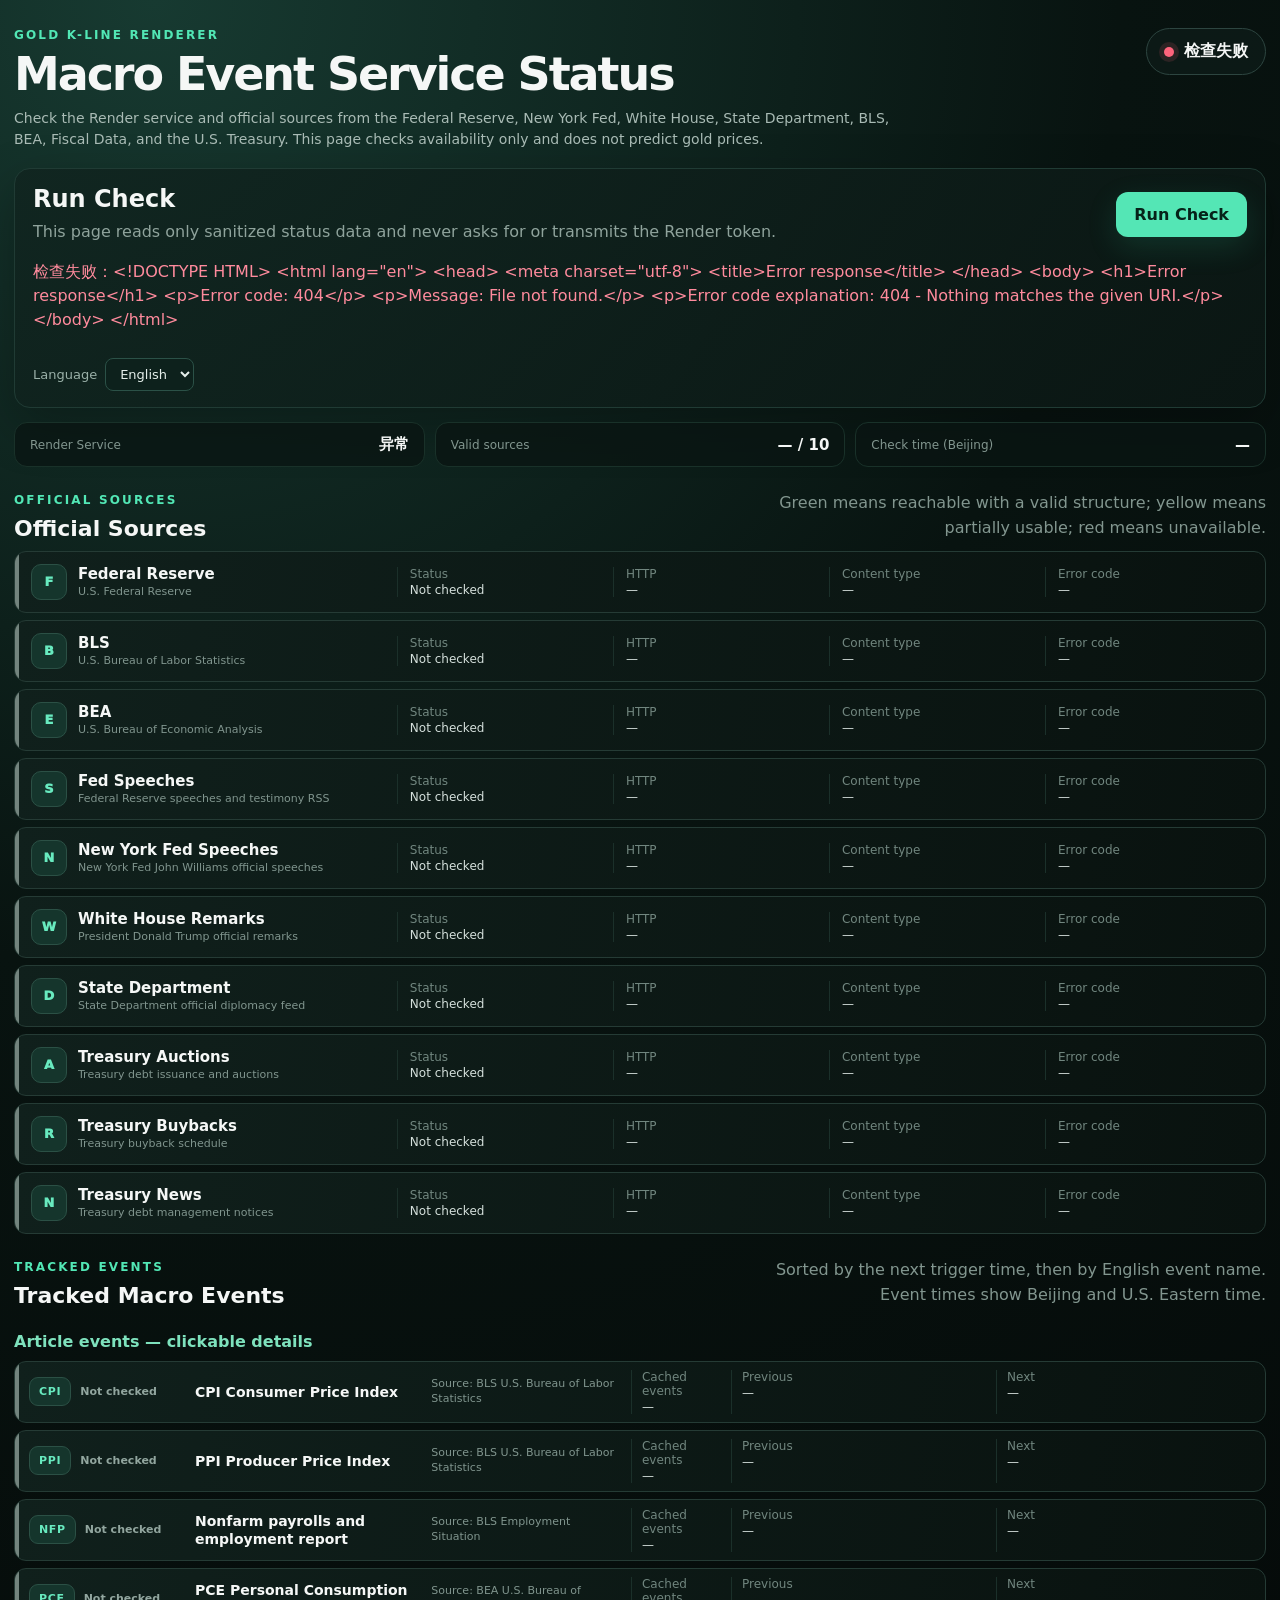
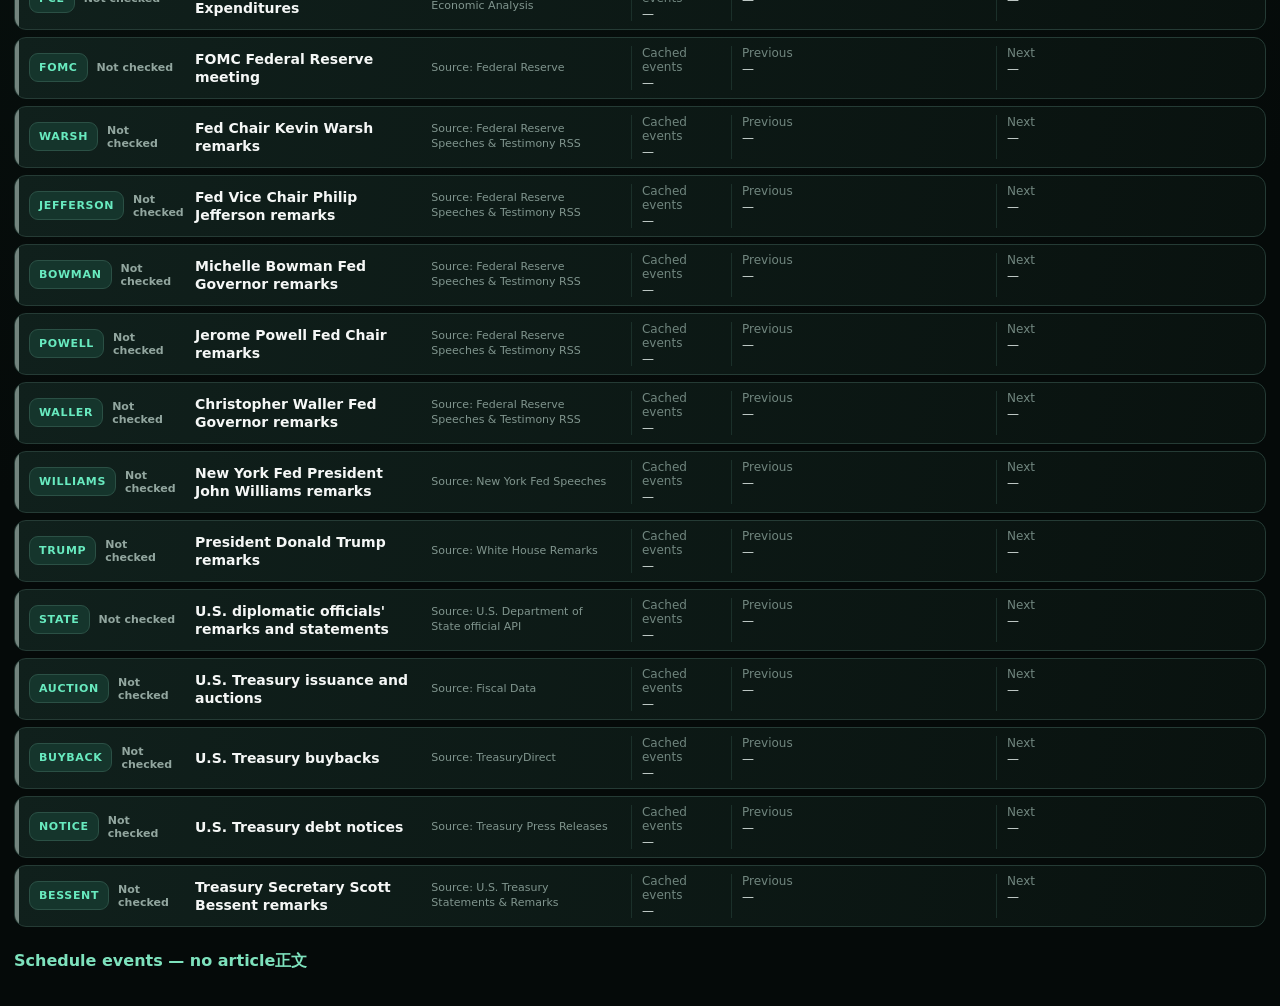
==== commit 06699f57: "1" ====
--- a/app/macro_status/index.html
+++ b/app/macro_status/index.html
@@ -112,7 +112,8 @@
         </div>
         <p>按下一次触发时间排列；同一时刻按英文事件名 A–Z 排列。事件时间同时显示北京时间和美国东部时间。</p>
       </div>
-      <div id="event-grid" class="event-grid" aria-live="polite">
+      <h3 class="event-layer-title">Article events — clickable details</h3>
+      <div id="article-event-grid" class="event-grid" aria-live="polite">
         <article class="event-card idle" data-event-code="cpi"><div class="event-card-head"><span class="event-code">CPI</span><span data-field="state">未检查</span></div><h3>CPI 消费者物价指数</h3><p>来源：BLS 美国劳工统计局</p><dl><div><dt>缓存事件</dt><dd data-field="count">—</dd></div><div><dt>最近一次</dt><dd data-field="previous">—</dd></div><div><dt>下一次</dt><dd data-field="next">—</dd></div></dl></article>
         <article class="event-card idle" data-event-code="ppi"><div class="event-card-head"><span class="event-code">PPI</span><span data-field="state">未检查</span></div><h3>PPI 生产者物价指数</h3><p>来源：BLS 美国劳工统计局</p><dl><div><dt>缓存事件</dt><dd data-field="count">—</dd></div><div><dt>最近一次</dt><dd data-field="previous">—</dd></div><div><dt>下一次</dt><dd data-field="next">—</dd></div></dl></article>
         <article class="event-card idle" data-event-code="employment"><div class="event-card-head"><span class="event-code">NFP</span><span data-field="state">未检查</span></div><h3>非农与就业报告</h3><p>来源：BLS Employment Situation</p><dl><div><dt>缓存事件</dt><dd data-field="count">—</dd></div><div><dt>最近一次</dt><dd data-field="previous">—</dd></div><div><dt>下一次</dt><dd data-field="next">—</dd></div></dl></article>
@@ -131,9 +132,11 @@
         <article class="event-card idle" data-event-code="treasury_announcement"><div class="event-card-head"><span class="event-code">NOTICE</span><span data-field="state">未检查</span></div><h3>美国财政部债务公告</h3><p>来源：Treasury Press Releases</p><dl><div><dt>缓存事件</dt><dd data-field="count">—</dd></div><div><dt>最近一次</dt><dd data-field="previous">—</dd></div><div><dt>下一次</dt><dd data-field="next">—</dd></div></dl></article>
         <article class="event-card idle" data-event-code="treasury_secretary_speech"><div class="event-card-head"><span class="event-code">BESSENT</span><span data-field="state">未检查</span></div><h3>Scott Bessent 财政部长讲话</h3><p>来源：U.S. Treasury Statements &amp; Remarks</p><dl><div><dt>缓存事件</dt><dd data-field="count">—</dd></div><div><dt>最近一次</dt><dd data-field="previous">—</dd></div><div><dt>下一次</dt><dd data-field="next">—</dd></div></dl></article>
       </div>
+      <h3 class="event-layer-title">Schedule events — no article正文</h3>
+      <div id="schedule-event-grid" class="event-grid" aria-live="polite"></div>
     </section>
 
   </main>
-  <script src="./status.js?v=20260916-5"></script>
+  <script src="./status.js?v=20260917-2"></script>
 </body>
 </html>
--- a/app/macro_status/status.css
+++ b/app/macro_status/status.css
@@ -74,6 +74,9 @@
 .event-card.recently-updated { animation: macro-update-pulse 2.2s ease-in-out infinite; }
 .event-card h3 a { color: inherit; text-decoration: none; }
 .event-card h3 a:hover { color: #7ee2bd; text-decoration: underline; }
+.event-card.has-official-link { cursor: pointer; }
+.event-card.has-official-link:focus-visible { outline: 2px solid #7ee2bd; outline-offset: 2px; }
+.event-layer-title { margin: 1.5rem 0 .65rem; color: #7ee2bd; font-size: 1rem; }
 @keyframes macro-update-pulse {
   0%, 100% { border-color: #2b5448; box-shadow: 0 0 0 rgba(66, 230, 164, 0); }
   50% { border-color: #5ff0b6; box-shadow: 0 0 16px rgba(66, 230, 164, .65), inset 0 0 0 1px rgba(95, 240, 182, .55); }
